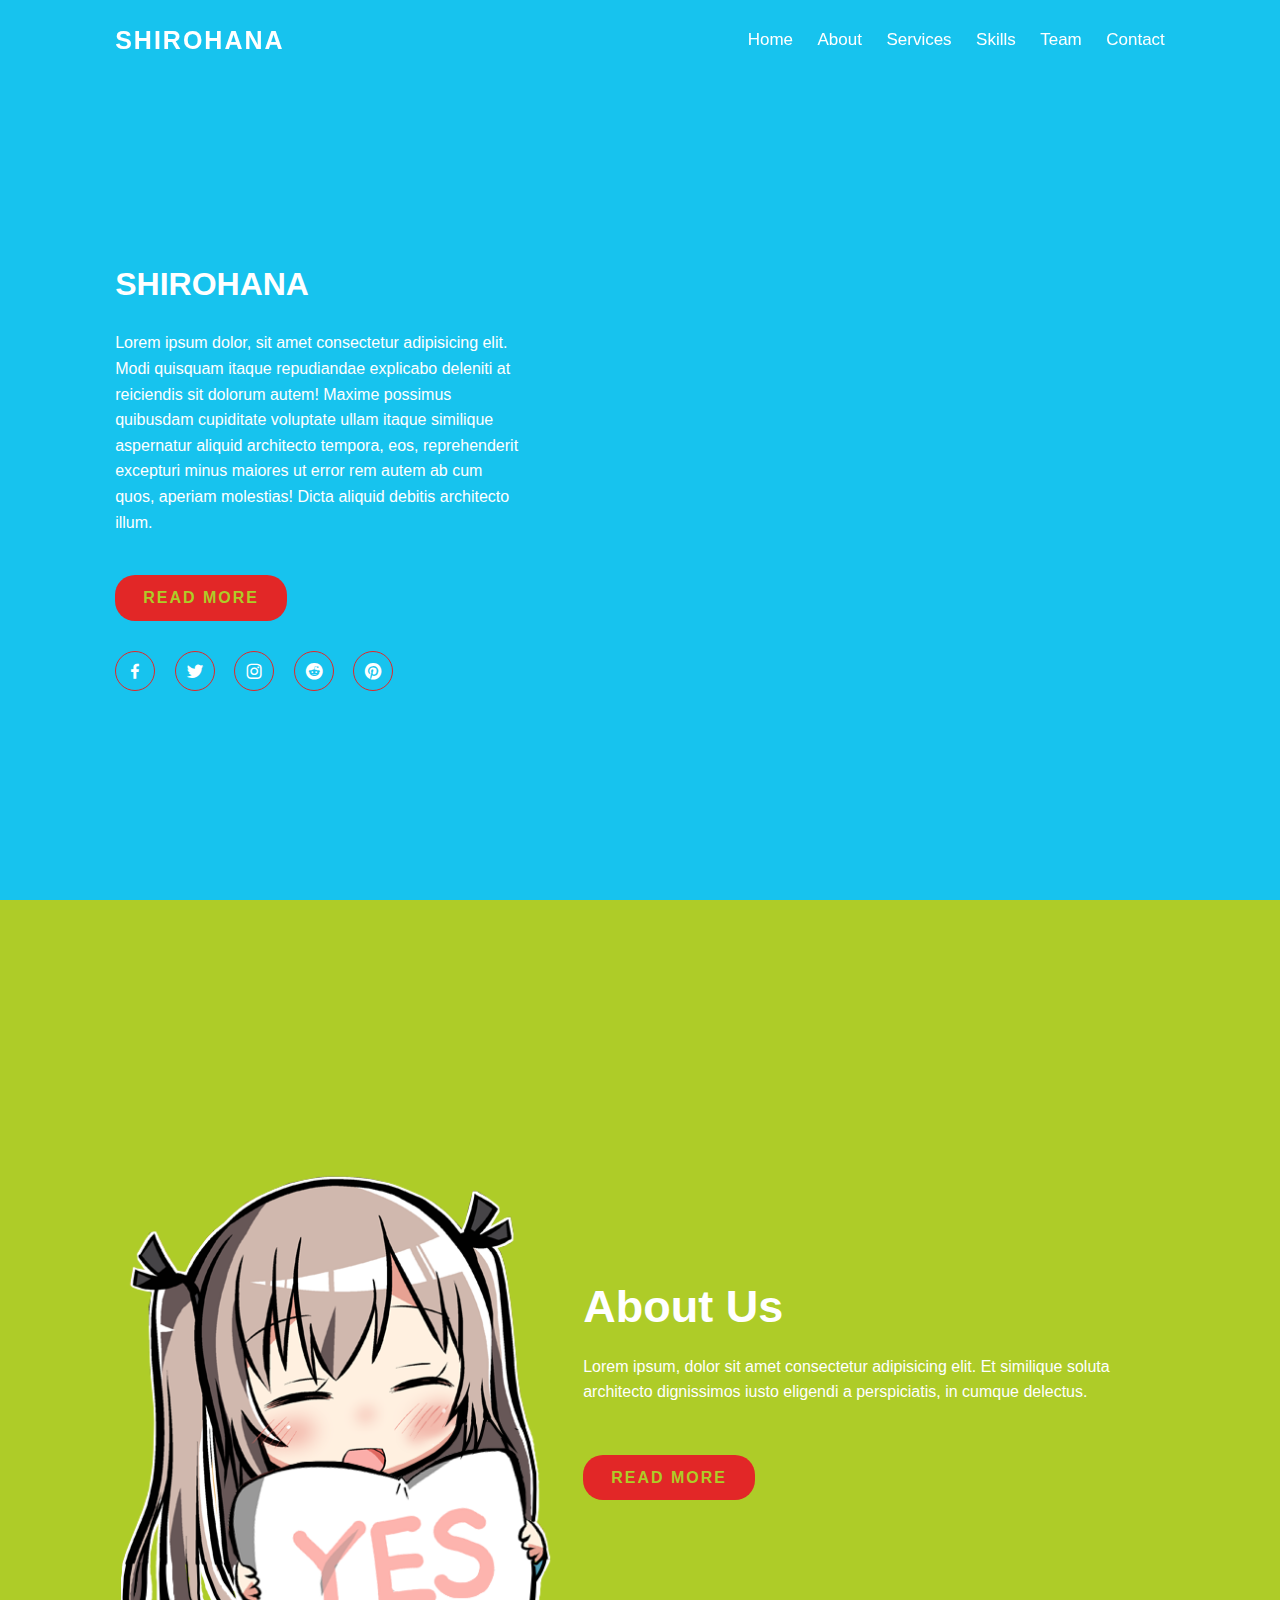
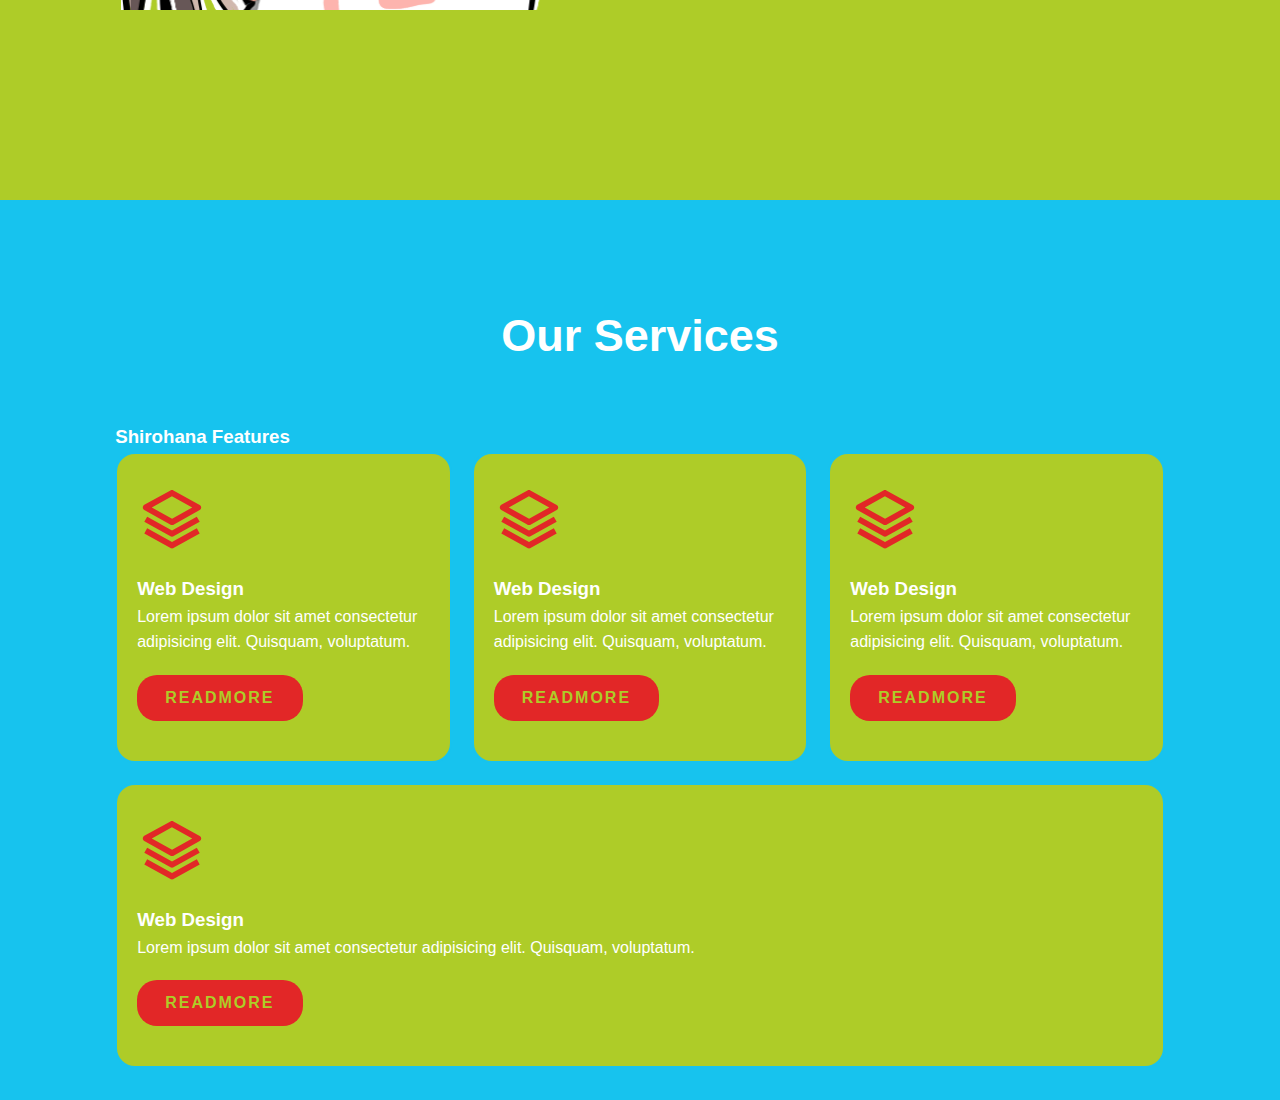
==== index.html @ 5ac4b5e1 "Initial Commit" ====
<!DOCTYPE html>
<html lang="en">
<head>
    <meta charset="UTF-8">
    <meta http-equiv="X-UA-Compatible" content="IE=edge">
    <meta name="viewport" content="width=device-width, initial-scale=1.0">
    <title>Shirohana</title>
    <!-- Custom CSS -->
    <link rel="stylesheet" href="css/style.css">
    <link href='https://unpkg.com/boxicons@2.1.4/css/boxicons.min.css' rel='stylesheet'>
</head>
<body>
    <header class="header">
        <a href="" class="logo">Shirohana</a><br>
        <nav class="navbar">
            <!-- <a onclick="toggleNavbar()"><i class='bx bx-menu' id="menu_icon"></i></a> -->
            <div class="topnav" id="myTopnav">
                <a href="#home">Home</a>
                <a href="#about">About</a>
                <a href="#services">Services</a>
                <a href="#skills">Skills</a>
                <a href="#team">Team</a>
                <a href="#contact">Contact</a>
            </div>
        </nav>
    </header>
    <!-- Homepage Design? I guess? -->
    <section class="home" id="home">
        <div class="home_content">
            <h3>Shirohana</h3>
            <p>Lorem ipsum dolor, sit amet consectetur adipisicing elit. Modi quisquam itaque repudiandae explicabo deleniti at reiciendis sit dolorum autem! Maxime possimus quibusdam cupiditate voluptate ullam itaque similique aspernatur aliquid architecto tempora, eos, reprehenderit excepturi minus maiores ut error rem autem ab cum quos, aperiam molestias! Dicta aliquid debitis architecto illum.</p>
            <a href="#" class="btn">Read More</a>
            <div class="social_media">
                 <a href="#"><i class='bx bxl-facebook' ></i></a>
                 <a href="#"><i class='bx bxl-twitter' ></i></a>
                 <a href="#"><i class='bx bxl-instagram' ></i></a>
                 <a href="#"><i class='bx bxl-reddit' ></i></a>
                 <a href="#"><i class='bx bxl-pinterest' ></i></a>
            </div>
        </div>
        <div class="homepage_img">
            <video autoplay muted loop id = "video_size" src="images/mainpage/Ao Sora.mp4" type="video/mp4"></video>
        </div>
    </section>
    <section class="about" id="about">
        <div class="about_img">
            <img src="images/atri.png" alt="">
        </div>
        <div class="about_content">
            <h2 class="heading">About Us </h2>
            <p>Lorem ipsum, dolor sit amet consectetur adipisicing elit. Et similique soluta architecto dignissimos iusto eligendi a perspiciatis, in cumque delectus.</p>
            <a href="#" class="btn">
                Read More
            </a>
        </div>
    </section>
    <section class="services" id="services">
        <h2 class="heading">Our <span>Services</span></h2>
        <h3>Shirohana Features</h3>
        <div class="services_container">
            <div class="services_box">
                <i class='bx bx-layer'></i>
                <h3>Web Design</h3>
                <p>Lorem ipsum dolor sit amet consectetur adipisicing elit. Quisquam, voluptatum.</p>
                <a href="#" class="btn">Read<span>More</span></a>
            </div>
            <div class="services_box">
                <i class='bx bx-layer'></i>
                <h3>Web Design</h3>
                <p>Lorem ipsum dolor sit amet consectetur adipisicing elit. Quisquam, voluptatum.</p>
                <a href="#" class="btn">Read<span>More</span></a>
            </div>
            <div class="services_box">
                <i class='bx bx-layer'></i>
                <h3>Web Design</h3>
                <p>Lorem ipsum dolor sit amet consectetur adipisicing elit. Quisquam, voluptatum.</p>
                <a href="#" class="btn">Read<span>More</span></a>
            </div>
            <div class="services_box">
                <i class='bx bx-layer'></i>
                <h3>Web Design</h3>
                <p>Lorem ipsum dolor sit amet consectetur adipisicing elit. Quisquam, voluptatum.</p>
                <a href="#" class="btn">Read<span>More</span></a>
            </div>
        </div>
    </section>
</body>
<script src="scripts/script.js"></script>
</html>
---- css/style.css ----
*{
    margin: 0;
    padding: 0;
    box-sizing: border-box;
    text-decoration: none;
    list-style: none;
    border: none;
    outline: none;
    font-family: 'Poppins', sans-serif;
    scroll-behavior: smooth;
}
/* Used for specifying variables */
:root{
    --bg-color: #17c3ee;
    --text-color: #ffffff;
    --main-color: #e22727;
    --second-bg-color: #aecc28;
}
html{
    font-size: 62.5%;
    overflow-x: hidden;
}

body{
    background-color: var(--bg-color);
    color: var(--text-color);
    font-size: 1.6rem;
    line-height: 1.6;
    overflow-x: hidden;
}
header{
    position: fixed;
    top: 0;
    left: 0;
    width: 100%;
    padding: 2rem 9%;
    display: flex;
    justify-content: space-between;
    align-items: center;
    z-index: 100;
    transition: all 0.3s ease-in-out;
}

section{
    min-height: 100vh;
    padding: 10rem 9% 2rem;
    
}
.logo{
    font-size: 2.5rem;
    font-weight: 700;
    text-transform: uppercase;
    letter-spacing: 2px;
    cursor: pointer;
    color: var(--text-color);
}
.navbar a{
    font-size: 1.7rem;
    color: var(--text-color);
    margin-left: 2rem;
    transition: all 0.3s ease-in-out;
}
.navbar a:hover{
    color: var(--main-color);
}
#menu_icon{
    font-size: 3rem;
    color: var(--text-color);
    cursor: pointer;
    display: none;
}
.home{
    display: flex;
    justify-content: center;
    align-items: center;
}
.home_content h1{
    font-size: 5rem;
    font-weight: 700;
    text-transform: uppercase;
    line-height: 1.3;
}
.home_content h3{
    font-size: 3.2rem;
    font-weight: 700;
    text-transform: uppercase;
}
.home_content h4{
    font-size: 2.2rem;
    font-weight: 700;
    text-transform: uppercase;
}
.home_content p{
    font-size: 1.6rem;
    margin: 2rem 0;
}

.home video{
    width: 85vw;
    height: 90vh;
    text-align: center;
    object-fit: cover;
    /* box-sizing: border-box; */
}
#video_size{
    width: 50vw;
    height: 80vh;
    object-fit: cover;
    border-radius: 20%;
    transform: translate(15%, 0%);
}
.social_media a{
    display: inline-flex;
    justify-content: center;
    align-items: center;
    width: 4rem;
    height: 4rem;
    border-radius: 50%;
    background: transparent;
    border: 1px solid var(--main-color);
    margin: 0 1rem;
    transition: all 0.3s ease-in-out;
    font-size: 2rem;
    color: var(--text-color);
    margin: 3rem 1.5rem 3rem 0;
    transition: all 0.3s ease-in-out;
}
.social_media a:hover{
    background-color: var(--main-color);
    color: var(--second-bg-color);
    box-shadow: 0 0 1rem var(--main-color);
}
.btn{
    display: inline-block;
    padding: 1rem 2.8rem;
    background: var(--main-color);
    color: var(--second-bg-color);
    font-size: 1.6rem;
    font-weight: 700;
    text-transform: uppercase;
    letter-spacing: 2px;
    border-radius: 2rem;
    transition: all 0.3s ease-in-out;
    margin-top: 2rem;
}
.home_content .btn:hover{
    background: transparent;
    color: var(--main-color);
    border: 1px solid var(--main-color);
}
.about{
    display: flex;
    justify-content: center;
    align-items: center;
    gap: 2rem;
    background: var(--second-bg-color);
}
.about img{
    width: 35vw;
    text-align: center;
}
.heading{
    text-align: center;
    /* margin-bottom: 5rem; */
    font-size: 4.5rem;
}
.about_content h2{
    text-align: left;
    line-height: 1.2;
}
.about_content h3{
    text-align: left;
    line-height: 1.2;
}
.about_content p{
    font-size: 1.6rem;
    margin: 2rem 0 3rem;
}
/* .services{
    display: flex;
    justify-content: center;
    align-items: center;
    flex-direction: column;
    gap: 2rem;
    background: var(--second-bg-color);
} */
.services h2{
    margin-bottom: 5rem;
}
.services_container{
    display: flex;
    justify-content: center;
    align-items: center;
    flex-wrap: wrap;
    gap: 2rem;
}
.services_container .services_box{
    flex: 1 1 30rem;
    background: var(--second-bg-color);
    padding: 3rem 2rem 4rem;
    border-radius: 2rem;
    border: .2rem solid var(--bg-color);
    transition: all 0.3s ease-in-out;
}
.services_container .services_box:hover{
    border: .2rem solid var(--main-color);
    transform: scale(1.02);
}
.services_box i{
    font-size: 7rem;
    color: var(--main-color);
    margin-bottom: 2rem;
}

.services_container .services_box:hover{
    border: .2rem solid var(--main-color);
    transform: scale(1.02);
}

/* 29:31 */

/* Responsive Design */
@media screen and (max-width: 1200px) {
    html {
        font-size: 50%;
    }
}
@media scren and (max-width: 998px){
    .header{
        padding: 2rem 3%;
    }
    section {
        padding: 10rem 3% 2rem;
    }
    .footer{
        padding: 2rem 3%;
    }
}
@media screen and (max-width: 768px) {
   #menu_icon{
       display: block;
   }
   .header{
    background-color: #17c3ee;
    position: relative;
   }
   .navbar{
    position: absolute;
    top: 100%;
    left: 0;
    width: 100%;
    padding: 1rem 3%;
    background: var(--bg-color);
    border-top: .1rem solid rgba(0, 0, 0, 0.2);
    box-shadow: 0 0.5rem 1rem rgba(0, 0, 0, 0.2); 
   }
   .navbar.responsive {position: relative;}
   .navbar.responsive a{
     position: absolute;
     right: 0;
     top: 0;
   }
   .navbar.responsive a {
     float: none;
     display: block;
     text-align: left;
   }
 }
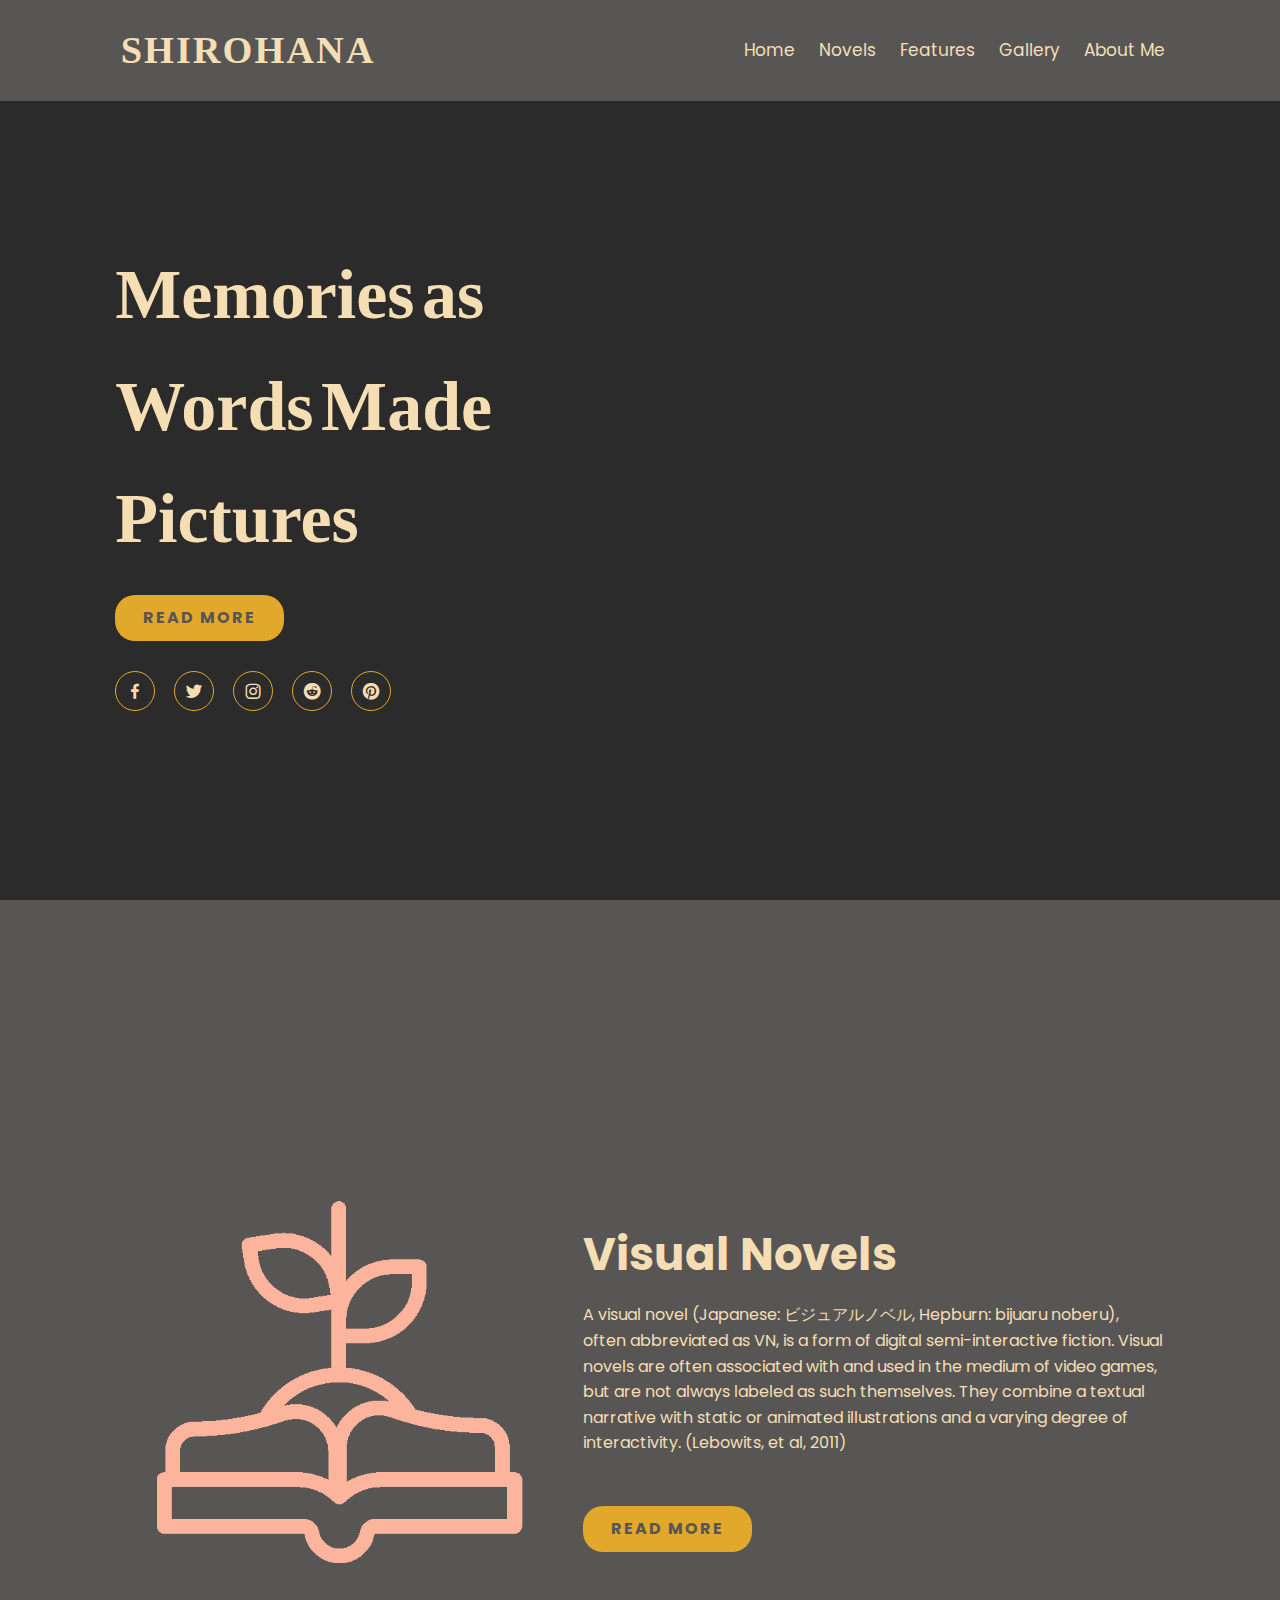
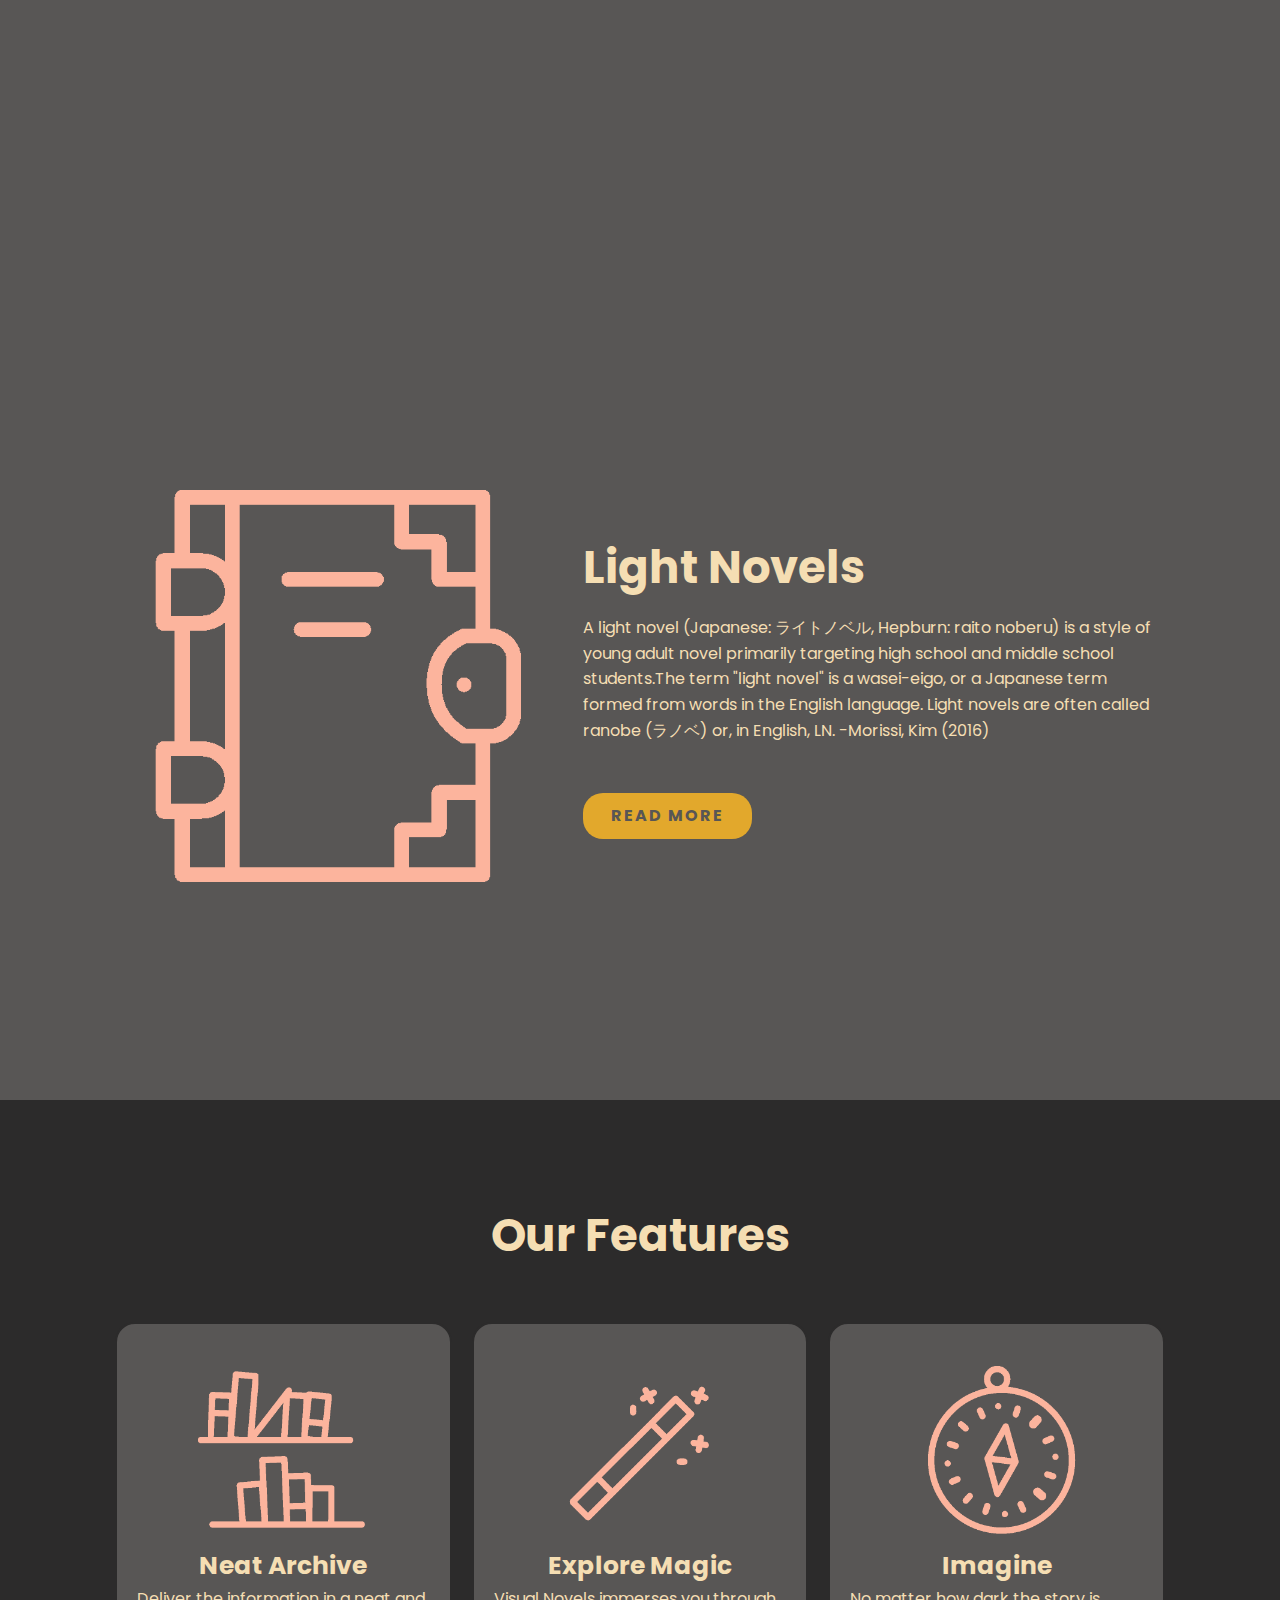
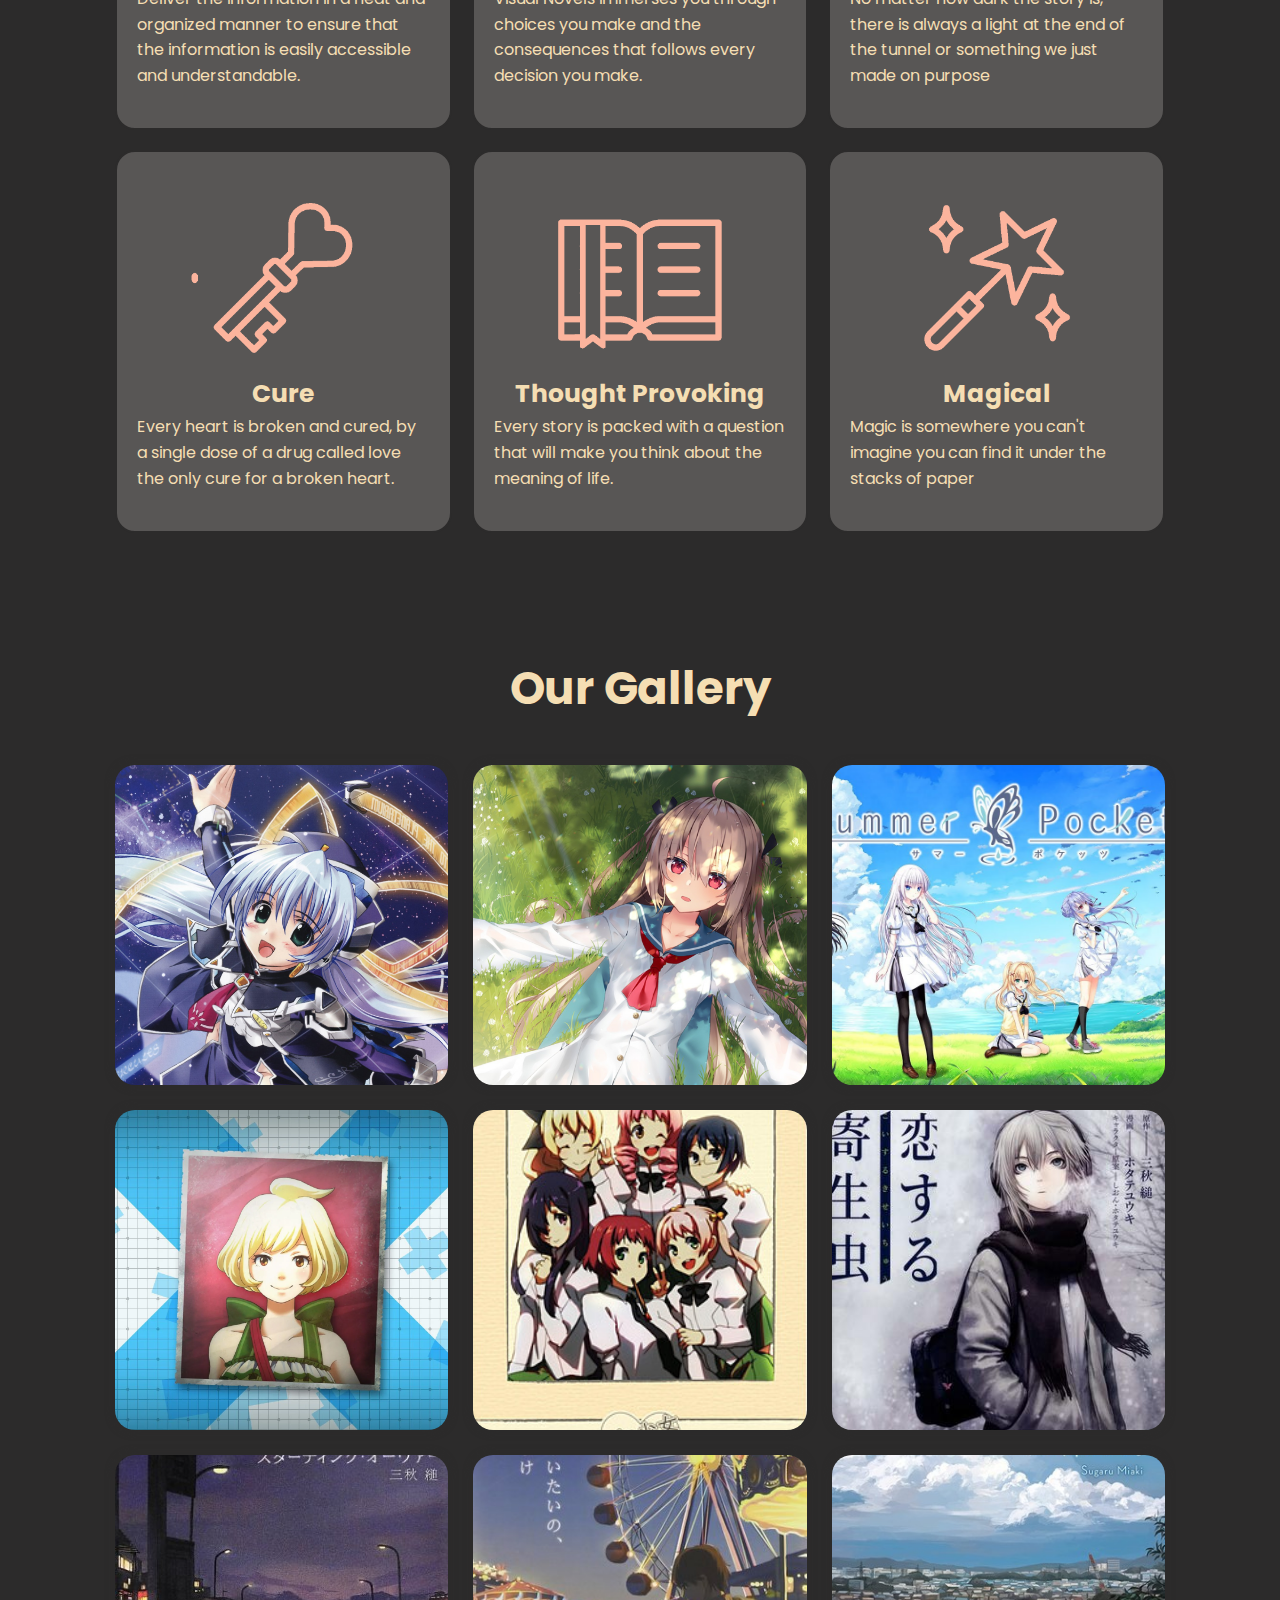
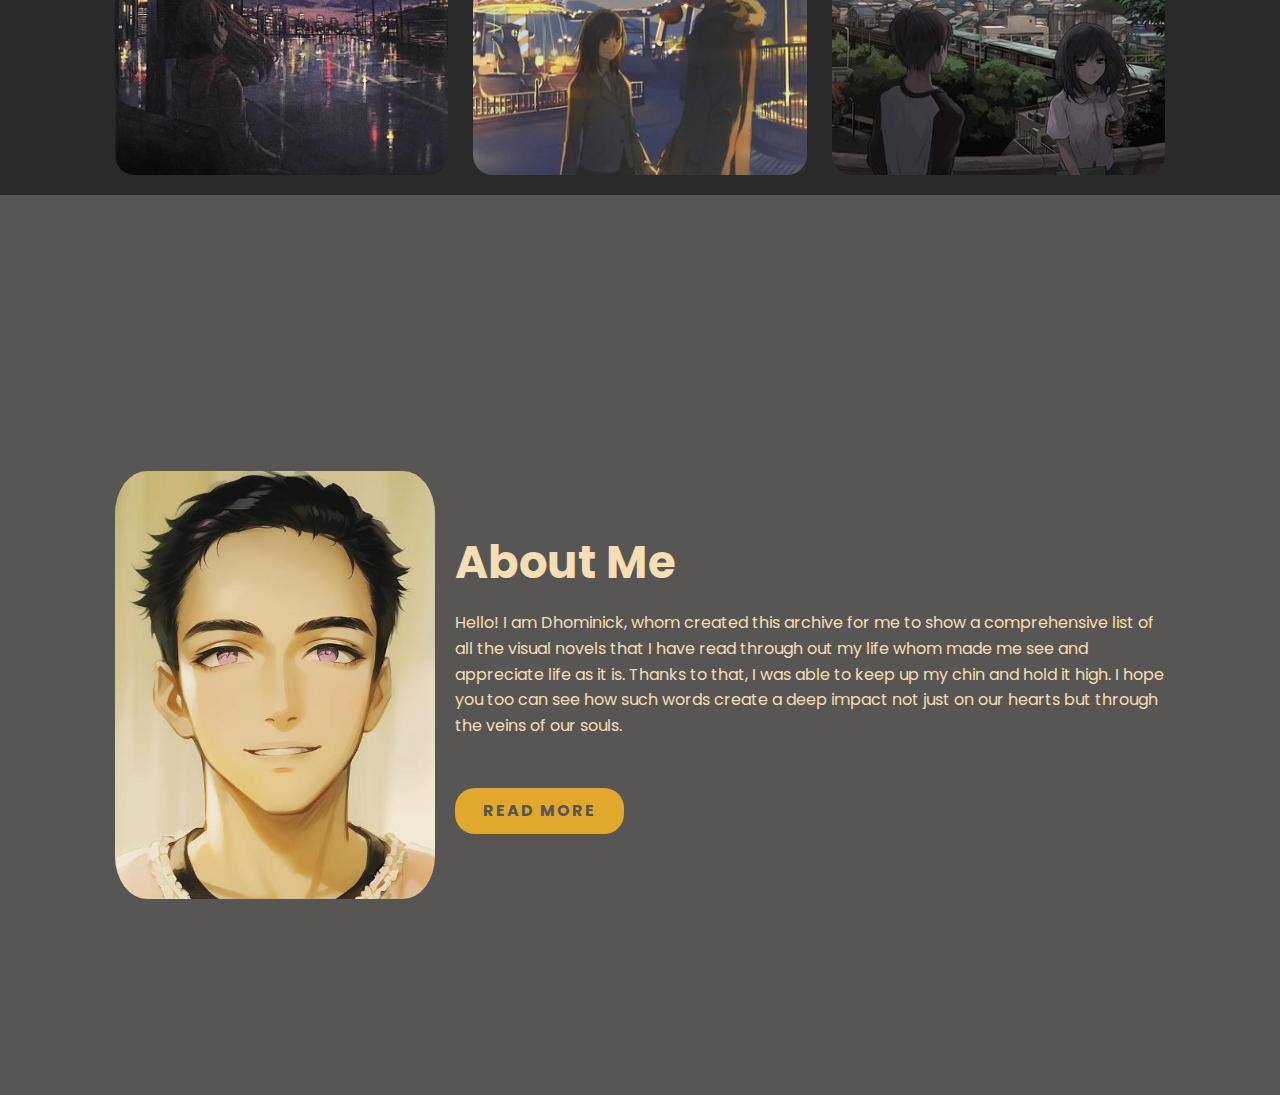
==== commit 1c11388f: "Finalizing the Website" ====
--- a/index.html
+++ b/index.html
@@ -11,24 +11,23 @@
 </head>
 <body>
     <header class="header">
+        <img src="images/butterfly.gif" alt="" id="header_logo">
         <a href="" class="logo">Shirohana</a><br>
         <nav class="navbar">
             <!-- <a onclick="toggleNavbar()"><i class='bx bx-menu' id="menu_icon"></i></a> -->
             <div class="topnav" id="myTopnav">
                 <a href="#home">Home</a>
-                <a href="#about">About</a>
-                <a href="#services">Services</a>
-                <a href="#skills">Skills</a>
-                <a href="#team">Team</a>
-                <a href="#contact">Contact</a>
+                <a href="#about">Novels</a>
+                <a href="#services">Features</a>
+                <a href="#gallery">Gallery</a>
+                <a href="#me">About Me</a>
             </div>
         </nav>
     </header>
     <!-- Homepage Design? I guess? -->
     <section class="home" id="home">
         <div class="home_content">
-            <h3>Shirohana</h3>
-            <p>Lorem ipsum dolor, sit amet consectetur adipisicing elit. Modi quisquam itaque repudiandae explicabo deleniti at reiciendis sit dolorum autem! Maxime possimus quibusdam cupiditate voluptate ullam itaque similique aspernatur aliquid architecto tempora, eos, reprehenderit excepturi minus maiores ut error rem autem ab cum quos, aperiam molestias! Dicta aliquid debitis architecto illum.</p>
+            <h3>Memories as Words Made Pictures</h3>
             <a href="#" class="btn">Read More</a>
             <div class="social_media">
                  <a href="#"><i class='bx bxl-facebook' ></i></a>
@@ -44,44 +43,167 @@
     </section>
     <section class="about" id="about">
         <div class="about_img">
-            <img src="images/atri.png" alt="">
+            <img src="images/icons/animated_icons/book_visual.gif" alt="" id="animated_icons">
         </div>
         <div class="about_content">
-            <h2 class="heading">About Us </h2>
-            <p>Lorem ipsum, dolor sit amet consectetur adipisicing elit. Et similique soluta architecto dignissimos iusto eligendi a perspiciatis, in cumque delectus.</p>
-            <a href="#" class="btn">
+            <h2 class="heading">Visual Novels</h2>
+            <p>A visual novel (Japanese: ビジュアルノベル, Hepburn: bijuaru noberu), often abbreviated as VN, is a form of digital semi-interactive fiction. Visual novels are often associated with and used in the medium of video games, but are not always labeled as such themselves. They combine a textual narrative with static or animated illustrations and a varying degree of interactivity. (Lebowits, et al, 2011)</p>
+            <a href="#gallery" class="btn">
                 Read More
             </a>
         </div>
     </section>
+    <section class="about" id="about">
+        <div class="about_img">
+            <img src="images/icons/animated_icons/light_novel.gif" alt="" id="animated_icons">
+        </div>
+        <div class="about_content">
+            <h2 class="heading">Light Novels</h2>
+            <p>A light novel (Japanese: ライトノベル, Hepburn: raito noberu) is a style of young adult novel primarily targeting high school and middle school students.The term "light novel" is a wasei-eigo, or a Japanese term formed from words in the English language. Light novels are often called ranobe (ラノベ) or, in English, LN. -Morissi, Kim (2016)</p>
+            <a href="#gallery" class="btn">
+                Read More
+            </a>
+        </div>
+    </section>
     <section class="services" id="services">
-        <h2 class="heading">Our <span>Services</span></h2>
-        <h3>Shirohana Features</h3>
+        <h2 class="heading">Our <span>Features</span></h2>
         <div class="services_container">
-            <div class="services_box">
-                <i class='bx bx-layer'></i>
-                <h3>Web Design</h3>
-                <p>Lorem ipsum dolor sit amet consectetur adipisicing elit. Quisquam, voluptatum.</p>
-                <a href="#" class="btn">Read<span>More</span></a>
-            </div>
-            <div class="services_box">
-                <i class='bx bx-layer'></i>
-                <h3>Web Design</h3>
-                <p>Lorem ipsum dolor sit amet consectetur adipisicing elit. Quisquam, voluptatum.</p>
-                <a href="#" class="btn">Read<span>More</span></a>
-            </div>
-            <div class="services_box">
-                <i class='bx bx-layer'></i>
-                <h3>Web Design</h3>
-                <p>Lorem ipsum dolor sit amet consectetur adipisicing elit. Quisquam, voluptatum.</p>
-                <a href="#" class="btn">Read<span>More</span></a>
-            </div>
-            <div class="services_box">
-                <i class='bx bx-layer'></i>
-                <h3>Web Design</h3>
-                <p>Lorem ipsum dolor sit amet consectetur adipisicing elit. Quisquam, voluptatum.</p>
-                <a href="#" class="btn">Read<span>More</span></a>
-            </div>
+            <div class="services_box" id="box1">
+                <img src="images/icons/animated_icons/shelves.gif" alt="" id="animated_services">
+                <h3>Neat Archive</h3>
+                <p>
+                    Deliver the information in a neat and organized manner to ensure that the information is easily accessible and understandable.
+                </p>
+            </div>
+            <div class="services_box" id="box2">
+                <img src="images/icons/animated_icons/magic.gif" alt="" id="animated_services">
+                <h3>Explore Magic</h3>
+                <p>
+                    Visual Novels immerses you through choices you make and the consequences that follows every decision you make.
+                </p>
+            </div>
+            <!-- <label for="box1" id="box_label">Archive</label> -->
+            <div class="services_box" id="box3">
+                <img src="images/icons/animated_icons/think.gif" alt="" id="animated_services">
+                <h3>Imagine</h3>
+                <p>
+                     No matter how dark the story is, there is always a light at the end of the tunnel or something we just made on purpose
+                </p>
+            </div>
+            <div class="services_box" id="box4">
+                <img src="images/icons/animated_icons/cure.gif" alt="" id="animated_services">
+                <h3>Cure</h3>
+                <p>
+                     Every heart is broken and cured, by a single dose of a drug called love the only cure for a broken heart.
+                </p>
+            </div>
+            <div class="services_box" id="box4">
+                <img src="images/icons/animated_icons/visual_novel.gif" alt="" id="animated_services">
+                <h3>Thought Provoking</h3>
+                <p>
+                     Every story is packed with a question that will make you think about the meaning of life.
+                </p>
+            </div>
+            <div class="services_box" id="box4">
+                <img src="images/icons/animated_icons/magic-wand.gif" alt="" id="animated_services">
+                <h3>Magical</h3>
+                <p>
+                    Magic is somewhere you can't imagine you can find it under the stacks of paper
+                </p>
+            </div>
+        </div>
+        </div>
+    </section>
+    <section class="gallery" id="gallery">
+        <h2 class="heading">Our <span>Gallery</span></h2>
+        <div class="gallery_container">
+            <div class="gallery_box">
+                <img src="images/vn_pic/planatarian_cover.png" alt="" id="box_image">
+                <div class="gallery_box_description">
+                    <h4>Planetarian</h4>
+                    <p>It is a story about a robot trying to understand the meaning of life.</p>
+                </div>
+                <a href="#"></a>
+            </div>
+            <div class="gallery_box">
+                <img src="images/vn_pic/atri my dear moments.jpg" alt="" id="box_image">
+                <div class="gallery_box_description">
+                    <h4>Atri -My Dear Moments-</h4>
+                    <p>Atri trying to become his leg, a wholesome story.</p>
+                </div>
+            </div>
+            <a href="websites/summerpockets.html">
+                <div class="gallery_box">
+                    <img src="images/vn_pic/summerpockets_horizontal.jpg" alt="" id="box_image">
+                    <div class="gallery_box_description">
+                        <h4>Summer Pockets</h4>
+                        <p>Can't describe the pain, just pain.</p>
+                    </div>
+                </div>
+            </a>
+            <a href="websites/zanki-zero.html">
+                <div class="gallery_box">
+                    <img src="images/vn_pic/zanki zero indiv.webp" alt="" id="box_image">
+                    <div class="gallery_box_description">
+                        <h4>Zanki Zero</h4>
+                        <p>Trying to survive in a post apocalyptic world, ey? Too bad you can't.</p>
+                    </div>
+                </div>
+            </a>
+            <a href="websites/katawa shoujo.html">
+                <div class="gallery_box">
+                    <img src="images/vn_pic/katawa shojo.jpg" alt="" id="box_image">
+                    <div class="gallery_box_description">
+                        <h4>Katawa Shoujo</h4>
+                        <p>A wholesome romance about being depraved.</p>
+                    </div>
+                </div>
+            </a>
+            <a href="websites/gallery.html#light_novels">
+                <div class="gallery_box">
+                    <img src="images/ln_pic/parasite-in-love.jpg" alt="" id="box_image">
+                    <div class="gallery_box_description">
+                        <h4>Parasites in Love</h4>
+                        <p>Just parasites dictating love and antibiotics</p>
+                    </div>
+                </div>
+            </a>
+            <a href="websites/gallery.html#light_novels">
+                <div class="gallery_box">
+                    <img src="images/ln_pic/starting-over-light-novel-1.jpg" alt="" id="box_image">
+                    <div class="gallery_box_description">
+                        <h4>Starting Over</h4>
+                        <p>Just don't wear necklaces when trying to ride roller coaster</p>
+                    </div>
+                </div>
+            </a>
+            <a href="websites/gallery.html#light_novels">
+                <div class="gallery_box">
+                    <img src="images/ln_pic/pain-pain.jpg" alt="" id="box_image">
+                    <div class="gallery_box_description">
+                        <h4>Pain Pain Go Away</h4>
+                        <p>How much can pain make a person happy?</p>
+                    </div>
+                </div>
+            </a>
+            <a href="websites/gallery.html#light_novels">
+                <div class="gallery_box">
+                    <img src="images/ln_pic/three-days-of-happiness-light-novel-1.jpg" alt="" id="box_image">
+                    <div class="gallery_box_description">
+                        <h4>Three Days of Happiness</h4>
+                        <p>How much can you sell your life for?</p>
+                    </div>
+                </div>
+            </a>
+    </section>
+    <section class="about" id="me">
+        <img src="images/logos/anime-single.png" alt="" id="about_pic">
+        <div class="about_content">
+            <h2 class="heading">About Me</h2>
+            <p>Hello! I am Dhominick, whom created this archive for me to show a comprehensive list of all the visual novels that I have read through out my life whom made me see and appreciate life as it is. Thanks to that, I was able to keep up my chin and hold it high. I hope you too can see how such words create a deep impact not just on our hearts but through the veins of our souls.</p>
+            <a href="#gallery" class="btn">
+                Read More
+            </a>
         </div>
     </section>
 </body>
--- a/css/style.css
+++ b/css/style.css
@@ -1,3 +1,8 @@
+@import url('https://fonts.googleapis.com/css2?family=Poppins:wght@600&display=swap');
+@font-face {
+    font-family: 'Harabara';
+    src: url(fonts/Harabara.ttf);
+}
 *{
     margin: 0;
     padding: 0;
@@ -11,10 +16,10 @@
 }
 /* Used for specifying variables */
 :root{
-    --bg-color: #17c3ee;
-    --text-color: #ffffff;
-    --main-color: #e22727;
-    --second-bg-color: #aecc28;
+    --bg-color: rgba(44,43,43,1);
+    --text-color: wheat;
+    --main-color: #e2a82c;
+    --second-bg-color: #585655;
 }
 html{
     font-size: 62.5%;
@@ -39,6 +44,8 @@
     align-items: center;
     z-index: 100;
     transition: all 0.3s ease-in-out;
+    background-color: var(--second-bg-color);
+    /* background-image:linear-gradient(to bottom,#fcb8a1 60%,rgba(255,255,255,0) 100%); */
 }
 
 section{
@@ -47,12 +54,15 @@
     
 }
 .logo{
-    font-size: 2.5rem;
+    font-size: 3vw;
     font-weight: 700;
     text-transform: uppercase;
     letter-spacing: 2px;
     cursor: pointer;
     color: var(--text-color);
+    transform: translate(-50%, 0%);
+    transition: all 0.3s ease-in-out;
+    font-family: Harabara;
 }
 .navbar a{
     font-size: 1.7rem;
@@ -81,9 +91,11 @@
     line-height: 1.3;
 }
 .home_content h3{
-    font-size: 3.2rem;
-    font-weight: 700;
-    text-transform: uppercase;
+    font-family: Harabara;
+    font-size: 7rem;
+    word-spacing: -10px;
+    /* font-weight: 300; */
+    /* text-transform: uppercase; */
 }
 .home_content h4{
     font-size: 2.2rem;
@@ -106,7 +118,7 @@
     width: 50vw;
     height: 80vh;
     object-fit: cover;
-    border-radius: 20%;
+    border-radius: 10%;
     transform: translate(15%, 0%);
 }
 .social_media a{
@@ -159,6 +171,15 @@
     width: 35vw;
     text-align: center;
 }
+#animated_icons{
+    width: 35vw;
+    filter: brightness(0) saturate(100%) invert(71%) sepia(58%) saturate(331%) hue-rotate(322deg) brightness(101%) contrast(98%);
+}
+#about_pic{
+    width: 25vw;
+    height: auto;
+    border-radius: 10%;
+}
 .heading{
     text-align: center;
     /* margin-bottom: 5rem; */
@@ -187,6 +208,11 @@
 .services h2{
     margin-bottom: 5rem;
 }
+.services h3{
+    text-align: center;
+    font-size: 2.5rem;
+    color: var(--text-color);
+}
 .services_container{
     display: flex;
     justify-content: center;
@@ -216,7 +242,89 @@
     border: .2rem solid var(--main-color);
     transform: scale(1.02);
 }
-
+.gallery{
+    background: var(--bg-color);
+}
+.gallery h2{
+    text-align: center;
+    margin-bottom: 4rem;
+}
+.gallery_container{
+    display: grid;
+    grid-template-columns: 1fr 1fr 1fr;
+    align-items: center;
+    gap: 2.5rem;
+}
+.gallery_container .gallery_box{
+    position: relative;
+    border-radius: 2rem;
+    box-shadow: 0 0 1rem var(--bg-color);
+    overflow: hidden;
+    display: flex;
+    transition: all 0.3s ease-in-out;
+}
+
+#box_image{
+    width: 100%;
+    height: 25vw;
+    object-fit: cover;
+}
+
+.gallery_box img{
+    width: 100%;
+    height: fit-content;
+    object-fit: cover;
+}
+.gallery_box img:hover{
+    transform: scale(1.1);
+}
+.gallery_box_description{
+    position:absolute;
+    top: 0;
+    left: 0;
+    width: 100%;
+    height: 100%;
+    background: linear-gradient(rgba(0, 0, 0, 0.3), var(--main-color));
+    color: var(--text-color);
+    display: flex;
+    justify-content: center;
+    align-items: center;
+    flex-direction: column;
+    text-align: center;
+    transform: translateY(100%);
+    transition: all 0.3s ease-in-out;
+}
+.gallery_box_description h4{
+    font-size: 3.5vw;
+    display: flex;
+    justify-content: center;
+    align-items: center;
+    flex-direction: column;
+    text-align: center;
+    /* margin-bottom: 1rem; */
+}
+.gallery_box_description p{
+    font-size: 1.5vw;
+    margin-bottom: .3rem 0 1rem;
+}
+.gallery_box:hover .gallery_box_description{
+    transform: translateY(0);
+}
+#animated_services{
+    width: 15vw;
+    height: auto;
+    margin: 0 auto;
+    display: flex;
+    justify-content: center;
+    align-items: center;
+    flex-direction: column;
+    text-align: center;
+    filter: brightness(0) saturate(100%) invert(71%) sepia(58%) saturate(331%) hue-rotate(322deg) brightness(101%) contrast(98%);
+}
+#header_logo{
+    width: 8vw;
+    margin-left: -8rem ;
+}
 /* 29:31 */
 
 /* Responsive Design */
@@ -241,18 +349,19 @@
        display: block;
    }
    .header{
-    background-color: #17c3ee;
-    position: relative;
+    background-color: var(--second-bg-color);
+    position: fixed;
    }
    .navbar{
     position: absolute;
     top: 100%;
     left: 0;
     width: 100%;
-    padding: 1rem 3%;
+    padding: 1rem 1%;
     background: var(--bg-color);
     border-top: .1rem solid rgba(0, 0, 0, 0.2);
     box-shadow: 0 0.5rem 1rem rgba(0, 0, 0, 0.2); 
+    text-align: center;
    }
    .navbar.responsive {position: relative;}
    .navbar.responsive a{
@@ -265,4 +374,43 @@
      display: block;
      text-align: left;
    }
- }
+   .homepage_img{
+    display: none;
+   }
+   .home_content h3{
+    padding-top: 10vh;
+    font-family: Harabara;
+    font-size: 10rem;
+    word-spacing: -10px;
+    display: flex;
+    justify-content: center;
+    align-items: center;
+    text-align: center;
+}
+#header_logo{
+    width: 20vw;
+}
+.btn{
+    display: flex;
+    justify-content: center;
+    align-items: center;
+    text-align: center;
+    margin: 0 auto;
+}
+.social_media{
+    display: flex;
+    justify-content: center;
+    align-items: center;
+    text-align: center;
+    margin: 0 auto;
+}
+.gallery_container{
+    grid-template-columns: 1fr;
+}
+.logo{
+    font-size: 7vw;
+}
+.services_container{
+    grid-template-columns: 1fr 1fr;
+}
+}